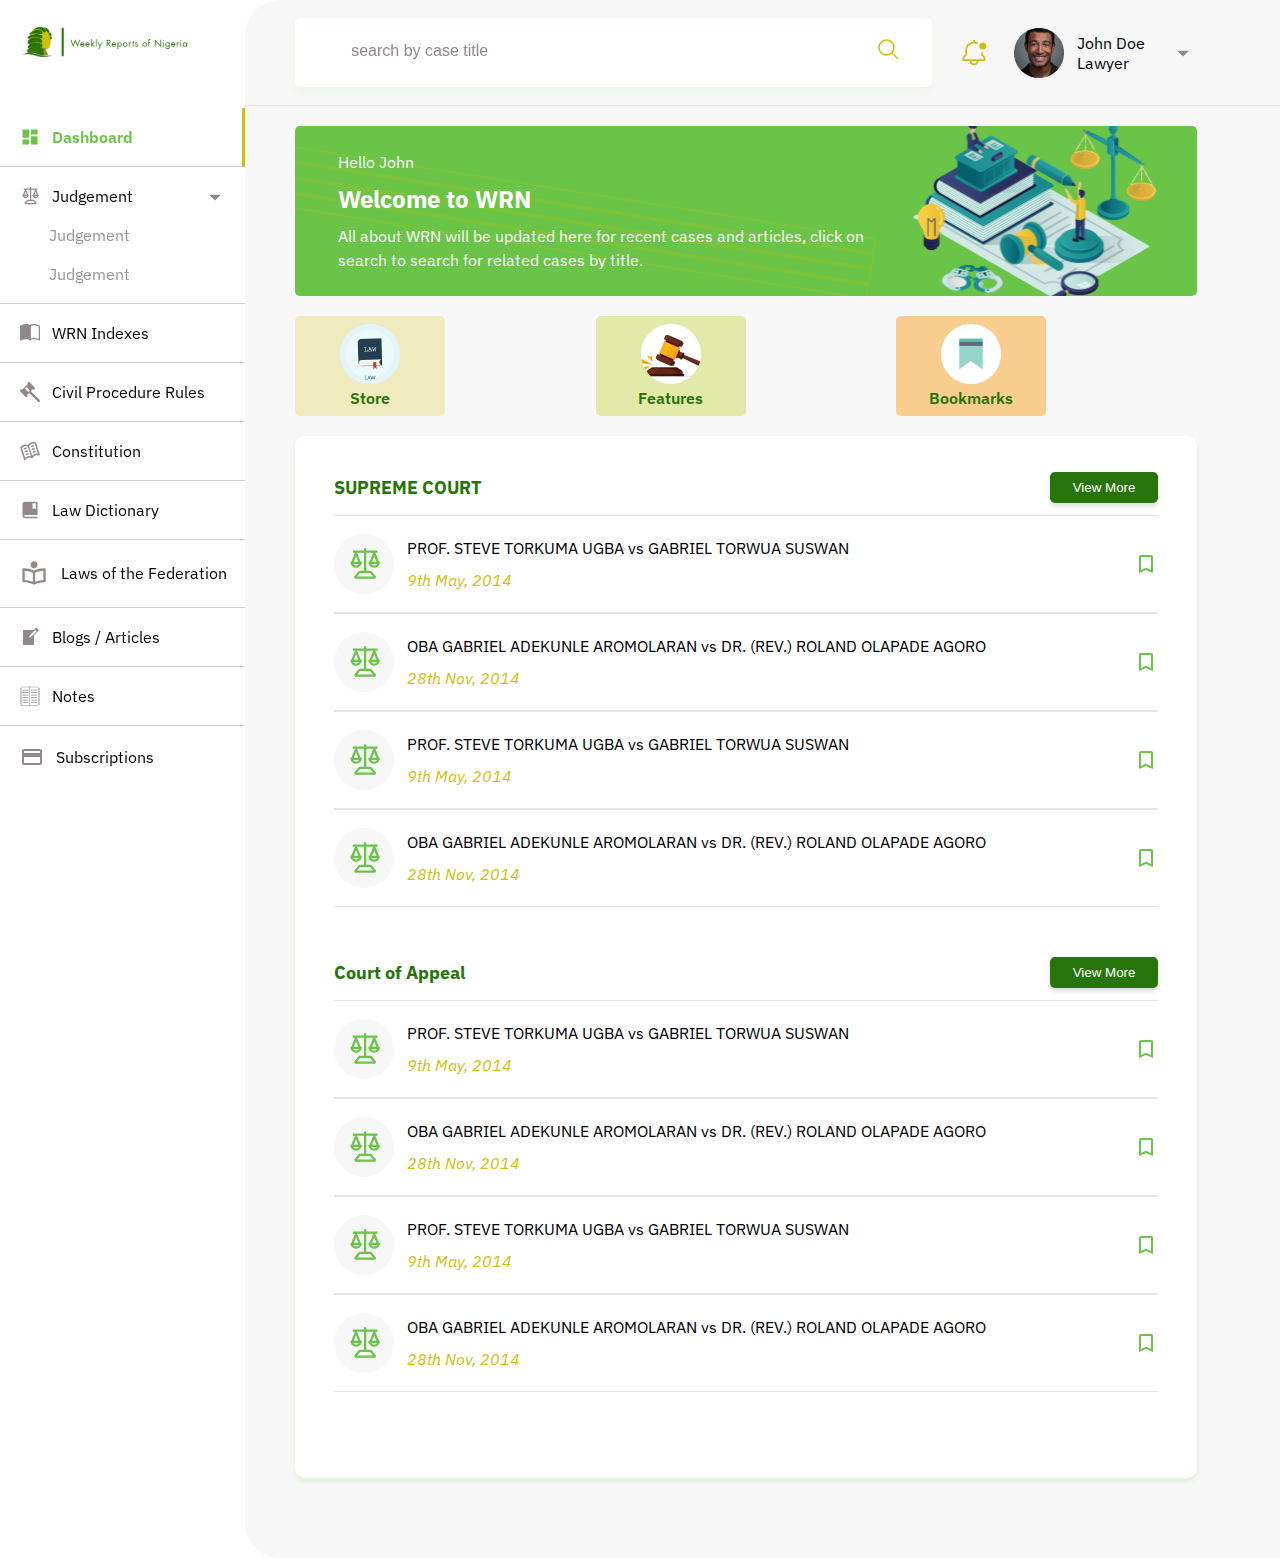
==== index.html @ 5f4c3d4a "user dashboard" ====
<!DOCTYPE html>
<html lang="en">
  <head>
    <meta charset="UTF-8">
    <meta name="viewport" content="width=device-width, initial-scale=1.0">
    <link rel="stylesheet" href="assets/css/styles.css">
    <link rel="stylesheet" href="assets/css/index.css">
    <link href="https://fonts.googleapis.com/css2?family=IBM+Plex+Sans:ital,wght@0,400;0,600;0,700;1,400&display=swap" rel="stylesheet">
    <title>Dashboard | WRN</title>
  </head>

  <body>
    
    <div class="container">

      <div id="sidebar">
        <a href="#" id="brand">
          <img src="assets/img/logo.svg" alt="">
        </a>
        <ul id="side-nav-items">
          <div class="active-div">
            <li><a href="#" class="active"><img src="assets/img/dashboard.svg" alt="">Dashboard</a></li>
          </div>

          <li>
            <a href="#"><img src="assets/img/judgement.svg" alt="">Judgement</a>
            <img id="drop-down" src="assets/img/drop-down.svg" alt="">
            <div id="sub-nav-items">
              <a class="sub-nav-item" href="#">Judgement</a>
              <a class="sub-nav-item" href="#">Judgement</a>
            </div>
          </li>
          <li><a href="#"><img src="assets/img/WRN-indexes.svg" alt="">WRN Indexes</a></li>
          <li><a href="#"><img src="assets/img/Civil-Procedure-Rules.svg" alt="">Civil Procedure Rules</a></li>
          <li><a href="#"><img src="assets/img/Constitution.svg" alt="">Constitution</a></li>
          <li><a href="#"><img src="assets/img/Law-Dictionary.svg" alt="">Law Dictionary</a></li>
          <li><a href="#"><img src="assets/img/Laws-of-the-Federation.svg" alt="">Laws of the Federation</a></li>
          <li><a href="#"><img src="assets/img/Blogs-Articles.svg" alt="">Blogs / Articles</a></li>
          <li><a href="#"><img src="assets/img/Notes.svg" alt="">Notes</a></li>
          <li><a href="#"><img src="assets/img/Subscriptions.svg" alt="">Subscriptions</a></li>
        </ul>
      </div>

      <div class="overlay" id="overlay"></div>
      <div id="main">
        <nav>
          <div class="inner-container">
            <div id="nav-items">
              <img class="mobile-only" id="sidenav-icon" src="assets/img/sidebar-icon.svg" alt="">
              <form class="desktop-only">
                <div class="input">
                  <input type="text" name="search" id="search" placeholder="search by case title">
                </div>
              </form>
              <div id="right-nav-items">
                <img src="assets/img/logo-mobile.svg" alt="" class="mobile-only" id="mobile-logo">
                <img class="desktop-only" src="assets/img/notification.svg" alt="">
                <img class="mobile-only" src="assets/img/notification-mobile.svg" alt="">
                <div id="profile">
                  <img class="desktop-only" src="assets/img/user-image.png" alt="">
                  <img class="mobile-only" src="assets/img/user-image-mobile.png" alt="">
                  <div class="text">
                    <p>John Doe</p>
                    <p>Lawyer</p>
                  </div>
                  <img src="assets/img/drop-down.svg" alt="">
                </div>
              </div>
            </div>
            <form class="mobile-only">
              <div class="input">
                <input type="text" name="search" id="search" placeholder="search by case title">
              </div>
            </form>
          </div>
        </nav>

        <div id="body">
          <div class="inner-container">

            <div id="hero">
              <div id="hero-text">
                <p>Hello John</p>
                <h3>Welcome to WRN</h3>
                <p class="mobile-sub-text">All about WRN will be updated here for recent cases and articles, click on search to search for related cases by title.</p>
              </div>
            </div> 

            <div id="mini-grid">

              <div class="mini-grid-item">
                <div class="mini-card" id="card-1">
                  <img src="assets/img/store.png" alt="">
                  <p>Store</p>
                </div>
              </div>
              
              <div class="mini-grid-item">
                <div class="mini-card" id="card-2">
                  <img src="assets/img/features.png" alt="">
                  <p>Features</p>
                </div>
              </div>
              
              <div class="mini-grid-item">
                <div class="mini-card" id="card-3">
                  <img src="assets/img/bookmarks.png" alt="">
                  <p>Bookmarks</p>
                </div>
              </div>

            </div>
            
            <div id="content">

              <div id="supreme-court-content" class="court-content">
                <div class="header">
                  <h4>SUPREME COURT</h4>
                  <button class="btn">View More</button>                  
                </div>

                <ul id="court-items">

                  <li class="court-item">
                    <img class="desktop-only" src="assets/img/item-icon.svg" alt="">
                    <img class="mobile-only" src="assets/img/item-icon-mobile.svg" alt="">
                    <div class="text">
                      <p>PROF. STEVE TORKUMA UGBA vs GABRIEL TORWUA SUSWAN</p>
                      <p class="sub-text">9th May, 2014</p>
                    </div>
                    <img src="assets/img/bookmark-icon.svg" alt="" class="right-align">
                  </li>

                  <li class="court-item">
                    <img class="desktop-only" src="assets/img/item-icon.svg" alt="">
                    <img class="mobile-only" src="assets/img/item-icon-mobile.svg" alt="">
                    <div class="text">
                      <p>OBA GABRIEL ADEKUNLE AROMOLARAN vs DR. (REV.) ROLAND OLAPADE AGORO</p>
                      <p class="sub-text">28th Nov, 2014</p>
                    </div>
                    <img src="assets/img/bookmark-icon.svg" alt="" class="right-align">
                  </li>

                  <li class="court-item">
                    <img class="desktop-only" src="assets/img/item-icon.svg" alt="">
                    <img class="mobile-only" src="assets/img/item-icon-mobile.svg" alt="">
                    <div class="text">
                      <p>PROF. STEVE TORKUMA UGBA vs GABRIEL TORWUA SUSWAN</p>
                      <p class="sub-text">9th May, 2014</p>
                    </div>
                    <img src="assets/img/bookmark-icon.svg" alt="" class="right-align">
                  </li>

                  <li class="court-item">
                    <img class="desktop-only" src="assets/img/item-icon.svg" alt="">
                    <img class="mobile-only" src="assets/img/item-icon-mobile.svg" alt="">
                    <div class="text">
                      <p>OBA GABRIEL ADEKUNLE AROMOLARAN vs DR. (REV.) ROLAND OLAPADE AGORO</p>
                      <p class="sub-text">28th Nov, 2014</p>
                    </div>
                    <img src="assets/img/bookmark-icon.svg" alt="" class="right-align">
                  </li>

                </ul>
              </div>

              <div id="appeal-court-content" class="court-content">
                <div class="header">
                  <h4>Court of Appeal</h4>
                  <button class="btn">View More</button>                  
                </div>

                <ul id="court-items">

                  <li class="court-item">
                    <img class="desktop-only" src="assets/img/item-icon.svg" alt="">
                    <img class="mobile-only" src="assets/img/item-icon-mobile.svg" alt="">
                    <div class="text">
                      <p>PROF. STEVE TORKUMA UGBA vs GABRIEL TORWUA SUSWAN</p>
                      <p class="sub-text">9th May, 2014</p>
                    </div>
                    <img src="assets/img/bookmark-icon.svg" alt="" class="right-align">
                  </li>

                  <li class="court-item">
                    <img class="desktop-only" src="assets/img/item-icon.svg" alt="">
                    <img class="mobile-only" src="assets/img/item-icon-mobile.svg" alt="">
                    <div class="text">
                      <p>OBA GABRIEL ADEKUNLE AROMOLARAN vs DR. (REV.) ROLAND OLAPADE AGORO</p>
                      <p class="sub-text">28th Nov, 2014</p>
                    </div>
                    <img src="assets/img/bookmark-icon.svg" alt="" class="right-align">
                  </li>

                  <li class="court-item">
                    <img class="desktop-only" src="assets/img/item-icon.svg" alt="">
                    <img class="mobile-only" src="assets/img/item-icon-mobile.svg" alt="">
                    <div class="text">
                      <p>PROF. STEVE TORKUMA UGBA vs GABRIEL TORWUA SUSWAN</p>
                      <p class="sub-text">9th May, 2014</p>
                    </div>
                    <img src="assets/img/bookmark-icon.svg" alt="" class="right-align">
                  </li>

                  <li class="court-item">
                    <img class="desktop-only" src="assets/img/item-icon.svg" alt="">
                    <img class="mobile-only" src="assets/img/item-icon-mobile.svg" alt="">
                    <div class="text">
                      <p>OBA GABRIEL ADEKUNLE AROMOLARAN vs DR. (REV.) ROLAND OLAPADE AGORO</p>
                      <p class="sub-text">28th Nov, 2014</p>
                    </div>
                    <img src="assets/img/bookmark-icon.svg" alt="" class="right-align">
                  </li>

                </ul>
              </div>

            </div>

          </div>          
        </div>
      </div>

    </div>

  <script src="assets/js/app.js"></script>
  </body>

</html>
---- assets/css/styles.css ----
* {
  padding: 0;
  margin: 0;
  box-sizing: border-box;
}

html {
  font-family: 'IBM Plex Sans', sans-serif;
}

li {
  list-style: none;
}

a {
  text-decoration: none;
  color: inherit;
}

.mobile-only {
  display: none !important;
}

.container {
  display: flex;
  min-height: 100vh;
}

.bold {
  font-weight: 600;
}

#sidebar {
  height: 100vh;
  min-width: 245px;
  max-width: 245px;
  padding-top: 1.5rem;
  position: sticky;
  top: 0;
  overflow-y: scroll;
  scrollbar-width: thin;
}

#sidebar::-webkit-scrollbar-track
{
  -webkit-box-shadow: inset 0 0 6px rgba(255, 255, 255, 0.987);
  border-radius: 10px;
  background-color: #d8d8d8;
  overflow-x: auto;
}

#sidebar::-webkit-scrollbar
{
  width: 5px;
  background-color: #F5F5F5;
  overflow-x: auto;
}

#sidebar::-webkit-scrollbar-thumb
{
  -webkit-box-shadow: inset 0 0 6px rgba(255, 255, 255, 0.3);
  background-color: #a0a0a0;
  overflow-x: auto;
}

#brand {
  margin-left: 1.275rem;
}

#side-nav-items {
  margin-top: 2.75rem;
}

#side-nav-items li {
  position: relative;
  border-bottom: 1px solid #CCD1D9;
  padding-left: 1.275rem;
  width: 100%;
}

#side-nav-items a {
  display: inline-flex;
  align-items: center;
  padding: 1.19rem 0;
}

#side-nav-items li:last-of-type {
  border-bottom: none;
}

#side-nav-items img {
  margin-right: 0.7125rem;
}

#side-nav-items #drop-down {
  cursor: pointer;
  position: absolute;
  right: 1rem;
  top: 1rem;
  margin: 0;
}

#sub-nav-items a.sub-nav-item {
  color: #979797;
  padding: 0 0 1.19rem 1.8rem;
  display: block;
}

.sub-nav-item img {
  visibility: hidden;
}

.active-div {
  border-right: 3px solid #CEBF09;
  border-bottom: 1px solid #CCD1D9;
}

.active {
  color: #69C448;
  font-weight: 600;
}

#main {
  background-color: #F7F7F7;
  min-height: 100vh;
  width: 100%;
  border-top-left-radius: 35px;
  border-bottom-left-radius: 35px;
}

nav {
  padding: 1.125rem 0;
  border-bottom: 1px solid #E5E5E5;
}

.inner-container {
  margin: 0 8.02% 0 4.85%;
}

#nav-items {
  display: flex;
  align-items: center;
}

form {
  width: 70.6%;
  max-width: 735px;
  margin-right: 1rem;
}

input {
  position: relative;
  height: 4.3125rem;
  width: 100%;
  padding: 1.3125rem 3.5rem 1.5rem;
  background: rgba(255, 255, 255, 0.9);
  border: none;
  border-radius: 5px;
  filter: drop-shadow(0px 4px 4px rgba(199, 237, 187, 0.24));
}

.input {
  position: relative;
}

.input::after {
  cursor: pointer;
  position: absolute;
  top: 27.5%;
  right: 2rem;
  content: url(../img/search.svg);
  display: inline-block;
}

input img {
  cursor: pointer;
}

input::placeholder {
  color: #928989;
  font-size: 1rem;
}

#right-nav-items {
  display: flex;
  margin-left: auto;
}

#profile {
  display: flex;
  align-items: center;
  margin-left: 1.625rem;  
}

#profile p {
  white-space: nowrap;;
}

#profile img {
  object-fit: none;
}

.text {
  margin-left: 0.8125rem;
  margin-right: 1.5rem;
}

#sidenav-icon {
  z-index: 9999;
  transition: opacity 0.3s;
  cursor: pointer;
}

.overlay {
  position:fixed;
  top:0;
  left:0;
  right:0;
  bottom:0;
  background-color:rgba(0, 0, 0, 0.631);
  z-index:-1;
  opacity: 0;
  transition: opacity 0.5s;
}


@media only screen and (max-width: 800px) {

  #sidebar {
    position: fixed;
    top: 0;
    left: 0;
    background-color: #fff;
    z-index: 9999;
    transform: translateX(-245px);
    transition: transform 0.5s;
  }

  #sidenav-icon {
    display: block !important;
    margin-right: 1rem;
  }

  #main {
    border-radius: 0;
  }

}


@media only screen and (max-width: 600px) {

  .desktop-only {
    display: none !important;
  }

  .mobile-only {
    display: block !important;
  }

  #main {
    background-color: #fff;
  }

  .inner-container {
    width: 90%;
    margin: 0 auto;
  }

  #mobile-logo {
    margin-right: 1.5rem;
  }

  #profile {
    margin-left: 0.5rem;
  }

  .text {
    margin-left: 0.3rem;
    margin-right: 0.1rem;
    font-size: 0.875rem;
  }

  form.mobile-only {
    width: 100%;
    margin-top: 1rem;
  }

  .mobile-only input {
    background-color: #F6F6F6;
    height: 2.3125rem;
    padding: 1.3125rem 2rem 1.5rem;
  }

  .input::after {
    top: 25%;
    left: 87.5%;
  }

  input::placeholder {
    font-size: 0.875rem;
  }

}
---- assets/css/index.css ----
#hero {
  background-image: url(../img/hero-image.svg); 
  background-position: right;
  color: #fff;
  margin: 1.25rem 0;
  padding: 1.5rem 2.6875rem;
  line-height: 1.5rem;
  border: none;
  border-radius: 5px;
}

#hero h3 {
  margin: 0.8125rem 0;
  font-size: 1.5rem;
}

#hero-text {
  width: 70%;
}

#mini-grid {
  display: grid;
  grid-template-columns: repeat(3, 1fr);
  margin: 1.25rem 0;
}

.mini-card {
  width: 150px;
  height: 100px;
  display: flex;
  flex-direction: column;
  align-items: center;
  justify-content: center;
  color: #27750A;
  font-weight: 600;
  border: none;
  border-radius: 5px;
}

.mini-card p {
  padding-top: 0.25rem;
}

#card-1 {
  background-color: #EFEBBE;
}

#card-2 {
  background-color: #E1EAA9;
}

#card-3 {
  background-color: #F8CD8D;
}

#content {
  background: #FFFFFF;
  box-shadow: 0px 4px 4px rgba(199, 237, 187, 0.44);
  border: none;
  border-radius: 10px;
  padding: 2.25rem 2.45rem;
  margin-bottom: 5rem;
}

.court-content {
  margin-bottom: 3.125rem;
}

.header {
  display: flex;
  align-items: center;
  justify-content: space-between;
  margin-bottom: 0.75rem;
}

.header h4 {
  font-size: 1.125rem;
  color: #27750A;
  font-weight: 700;
}

.btn {
  cursor: pointer;
  background: #27750A;
  box-shadow: 0px 4px 4px rgba(0, 0, 0, 0.12);
  border: none;
  border-radius: 5px;
  color: #fff;
  padding: 0.5rem 1.4rem;
}

.court-item {
  display: flex;
  align-items: center;
  border-top: 1px solid #E5E5E5;
  border-bottom: 1px solid #E5E5E5;
  padding: 1.125rem 0;
}

.sub-text {
  color: #CEBF09;
  font-style: italic;
  margin-top: 0.75rem;
}

.right-align {
  margin-left: auto;
}


@media only screen and (max-width: 600px) {

  .mobile-sub-text {
    font-size: 0.75rem;
  }

  #hero {
    background-image: url(../img/hero-image-mobile.svg);
    background-position: right;
    background-repeat: no-repeat;
    background-size: cover;
    padding: 0.6875rem 1.3125rem;
    font-size: 0.875rem;
  }

  #hero h3 {
    margin: 0.1875rem 0;
    font-size: 1.125rem;
  }
  
  #hero-text {
    width: 80%;
  }

  #mini-grid {
    grid-template-columns: repeat(3, 1fr);
    column-gap: 1.25rem;
  }

  .mini-card {
    width: 100%;
  }

  .mini-card img {
    width: 30px;
    height: 30px;
  }

  #content {
    padding: 0;
    box-shadow: none;
    margin-top: 3rem;
  }

  .btn {
    padding: 0.72rem 1rem;
    font-size: 0.875rem;
  }

  .court-item .text {
    margin: 0 0.5rem;
  }

}
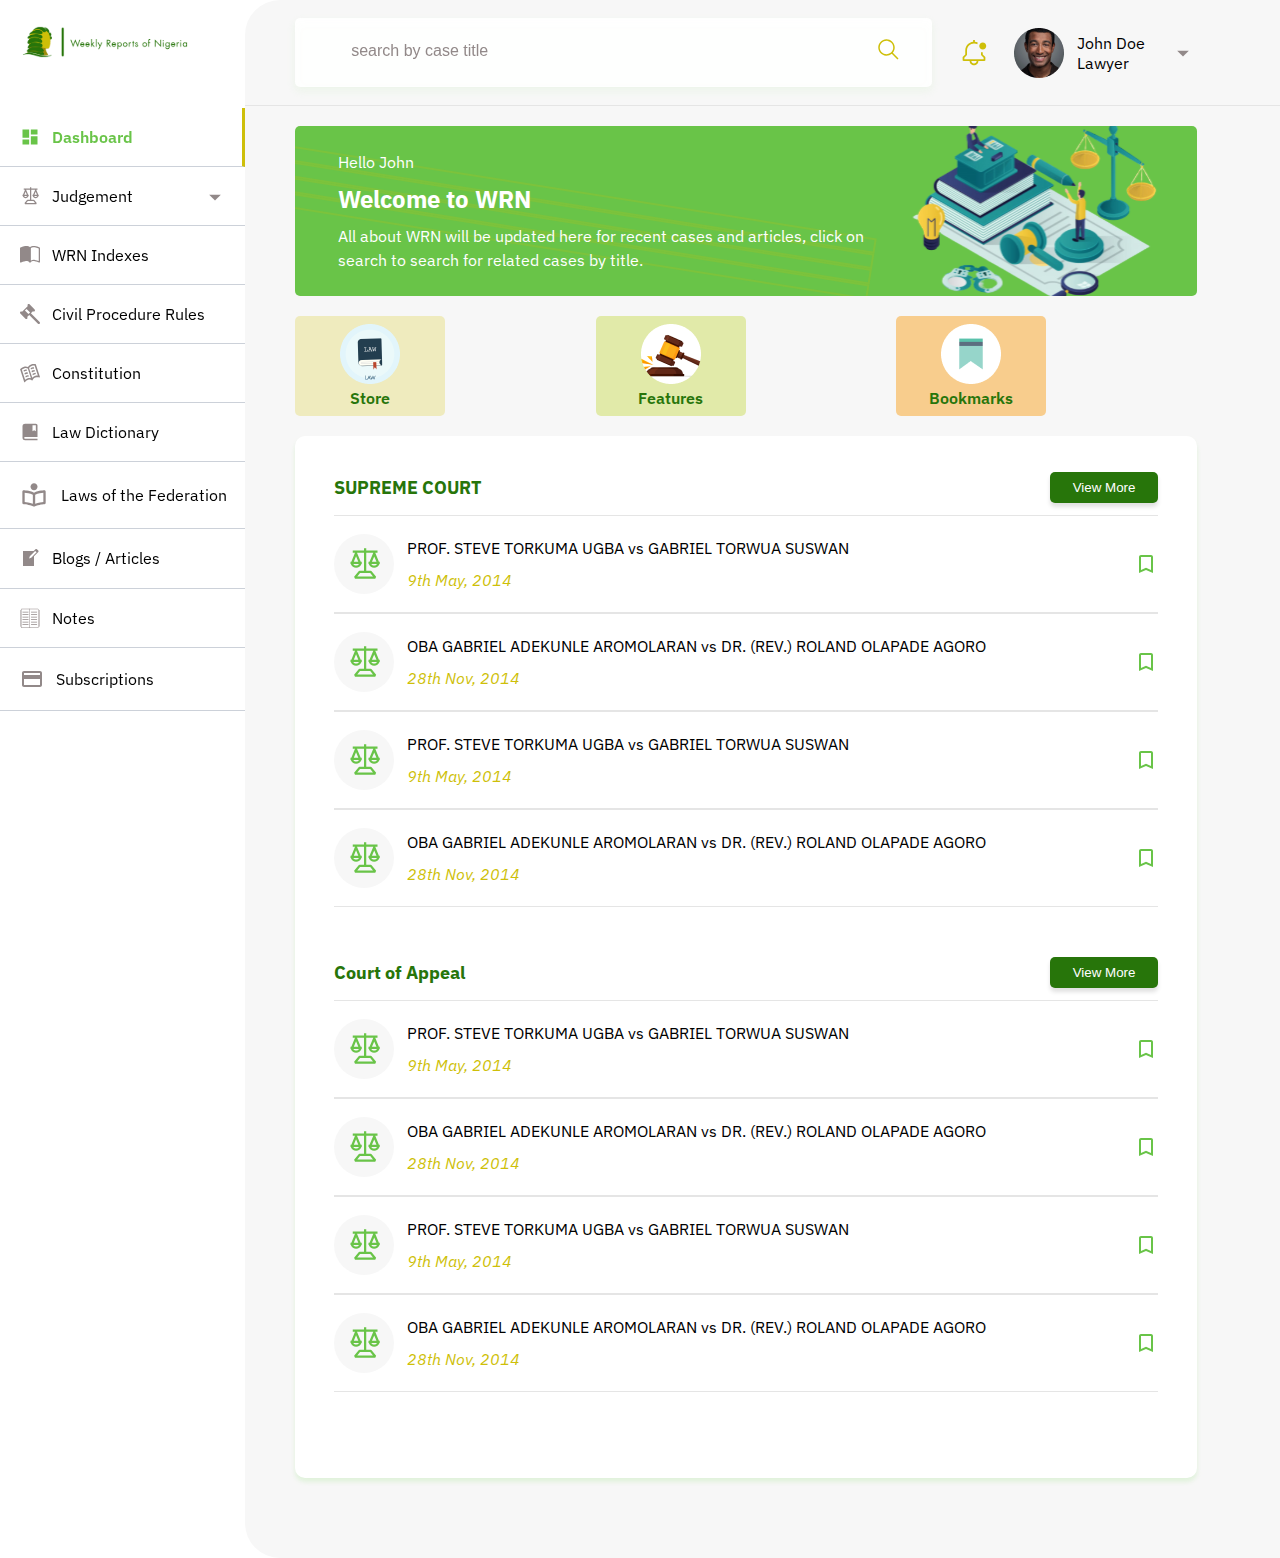
==== commit 1f397250: "sidebar structure improvements, dropdown added" ====
--- a/index.html
+++ b/index.html
@@ -18,26 +18,46 @@
           <img src="assets/img/logo.svg" alt="">
         </a>
         <ul id="side-nav-items">
+
           <div class="active-div">
             <li><a href="#" class="active"><img src="assets/img/dashboard.svg" alt="">Dashboard</a></li>
           </div>
 
-          <li>
-            <a href="#"><img src="assets/img/judgement.svg" alt="">Judgement</a>
-            <img id="drop-down" src="assets/img/drop-down.svg" alt="">
-            <div id="sub-nav-items">
-              <a class="sub-nav-item" href="#">Judgement</a>
-              <a class="sub-nav-item" href="#">Judgement</a>
-            </div>
-          </li>
-          <li><a href="#"><img src="assets/img/WRN-indexes.svg" alt="">WRN Indexes</a></li>
-          <li><a href="#"><img src="assets/img/Civil-Procedure-Rules.svg" alt="">Civil Procedure Rules</a></li>
-          <li><a href="#"><img src="assets/img/Constitution.svg" alt="">Constitution</a></li>
-          <li><a href="#"><img src="assets/img/Law-Dictionary.svg" alt="">Law Dictionary</a></li>
-          <li><a href="#"><img src="assets/img/Laws-of-the-Federation.svg" alt="">Laws of the Federation</a></li>
-          <li><a href="#"><img src="assets/img/Blogs-Articles.svg" alt="">Blogs / Articles</a></li>
-          <li><a href="#"><img src="assets/img/Notes.svg" alt="">Notes</a></li>
-          <li><a href="#"><img src="assets/img/Subscriptions.svg" alt="">Subscriptions</a></li>
+          <div>
+            <li>
+              <a href="#"><img src="assets/img/judgement.svg" alt="">Judgement</a>
+              <img id="drop-down" src="assets/img/drop-down.svg" alt="">
+              <div id="sub-nav-items">
+                <a class="sub-nav-item" href="#">Supreme Court</a>
+                <a class="sub-nav-item" href="#">Court of Appeal</a>
+              </div>
+            </li>
+          </div>
+
+          <div>
+            <li><a href="#"><img src="assets/img/WRN-indexes.svg" alt="">WRN Indexes</a></li>
+          </div>
+          <div>
+            <li><a href="#"><img src="assets/img/Civil-Procedure-Rules.svg" alt="">Civil Procedure Rules</a></li>
+          </div>
+          <div>
+            <li><a href="#"><img src="assets/img/Constitution.svg" alt="">Constitution</a></li>
+          </div>
+          <div>
+            <li><a href="#"><img src="assets/img/Law-Dictionary.svg" alt="">Law Dictionary</a></li>
+          </div>
+          <div>
+            <li><a href="#"><img src="assets/img/Laws-of-the-Federation.svg" alt="">Laws of the Federation</a></li>
+          </div>
+          <div>
+            <li><a href="#"><img src="assets/img/Blogs-Articles.svg" alt="">Blogs / Articles</a></li>
+          </div>
+          <div>
+            <li><a href="#"><img src="assets/img/Notes.svg" alt="">Notes</a></li>
+          </div>
+          <div>
+            <li><a href="#"><img src="assets/img/Subscriptions.svg" alt="">Subscriptions</a></li>
+          </div>
         </ul>
       </div>
 
--- a/assets/css/styles.css
+++ b/assets/css/styles.css
@@ -71,7 +71,7 @@
   margin-top: 2.75rem;
 }
 
-#side-nav-items li {
+#side-nav-items > div {
   position: relative;
   border-bottom: 1px solid #CCD1D9;
   padding-left: 1.275rem;
@@ -98,6 +98,11 @@
   right: 1rem;
   top: 1rem;
   margin: 0;
+}
+
+#sub-nav-items {
+  opacity: 0;
+  max-height: 0;
 }
 
 #sub-nav-items a.sub-nav-item {
@@ -223,6 +228,17 @@
   transition: opacity 0.5s;
 }
 
+#sub-nav-items.show {
+  opacity: 1;
+  max-height: 90px;
+  transition: max-height 0.3s;
+}
+
+#drop-down.turn {
+  transform: rotateX(180deg);
+  transition: transform 0.3s;
+}
+
 
 @media only screen and (max-width: 800px) {
 
